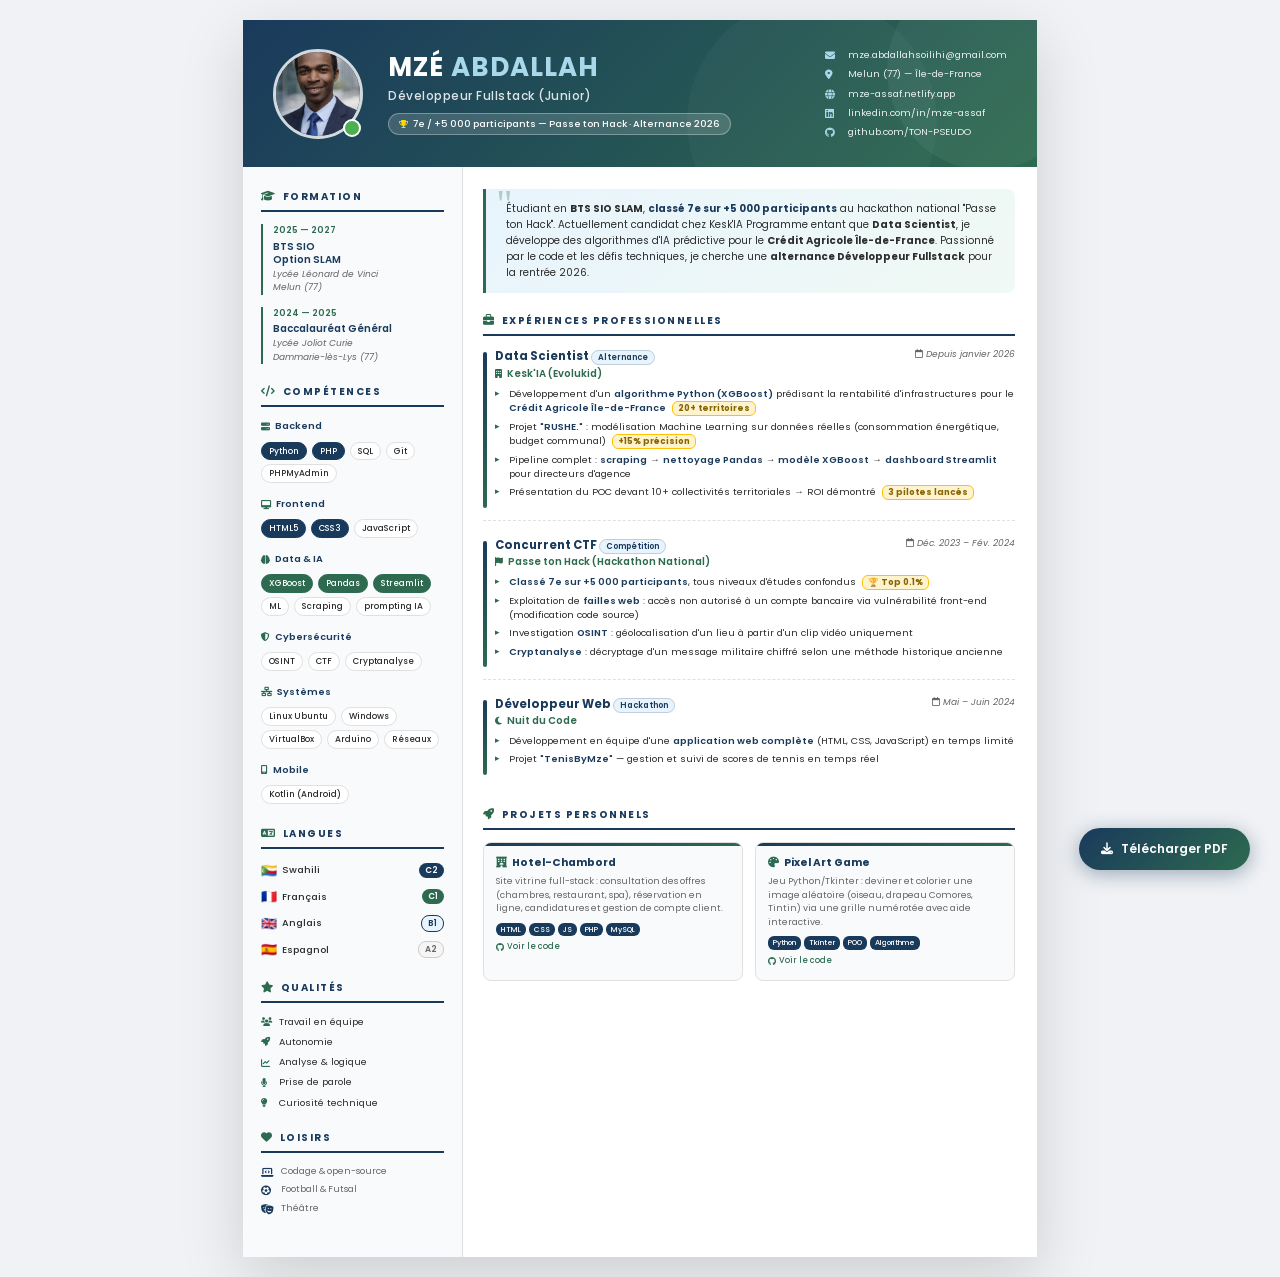
==== index.html @ 0c7ed319 "Add files via upload" ====
<!DOCTYPE html>
<html lang="fr">

<head>
    <meta charset="UTF-8">
    <meta name="viewport" content="width=device-width, initial-scale=1.0">
    <title>CV - Mzé ABDALLAH</title>
    <link href="https://fonts.googleapis.com/css2?family=Poppins:wght@300;400;500;600;700&display=swap"
        rel="stylesheet">
    <link rel="stylesheet" href="https://cdnjs.cloudflare.com/ajax/libs/font-awesome/6.4.0/css/all.min.css">
    <link rel="stylesheet" href="styles.css">
    

</head>

<body>

    <!-- cette bouton a pour fonction d'imprimer le CV -->
    <button class="print-btn" onclick="window.print()">
        <i class="fas fa-download"></i> Télécharger PDF
    </button>

    <div class="cv-wrapper">

        <!-- ========== HEADER ========== -->
        <header class="header">
            <div class="photo-container">
                <img src="Mze_pro.png" alt="Mzé ABDALLAH" class="photo">
                <div class="status-badge"></div>
            </div>

            <div class="header-info">
                <h1>Mzé <span>ABDALLAH</span></h1>
                <div class="title">Développeur Fullstack (Junior)</div>
                <div class="badge">
                    <i class="fas fa-trophy"></i>
                    7e / +5 000 participants — Passe ton Hack · Alternance 2026
                </div>
            </div>

            <div class="header-contacts">
                <a href="mailto:mze.abdallahsoilihi@gmail.com" class="contact-item">
                    <i class="fas fa-envelope"></i>
                    mze.abdallahsoilihi@gmail.com
                </a>
                <span class="contact-item">
                    <i class="fas fa-map-marker-alt"></i>
                    Melun (77) — Île-de-France
                </span>
                <a href="https://mze-assaf.netlify.app" target="_blank" class="contact-item">
                    <i class="fas fa-globe"></i>
                    mze-assaf.netlify.app
                </a>
                <a href="https://linkedin.com/in/mze-assaf/" target="_blank" class="contact-item">
                    <i class="fab fa-linkedin"></i>
                    linkedin.com/in/mze-assaf
                </a>
                <a href="https://github.com/TON-PSEUDO" target="_blank" class="contact-item">
                    <i class="fab fa-github"></i>
                    github.com/TON-PSEUDO
                </a>
            </div>
        </header>

        <!-- ========== SIDEBAR ========== -->
        <aside class="sidebar">

            <!-- FORMATION -->
            <div class="sidebar-section">
                <div class="section-title">
                    <i class="fas fa-graduation-cap"></i>
                    Formation
                </div>

                <div class="formation-item">
                    <div class="year">2025 — 2027</div>
                    <div class="degree">BTS SIO<br>Option SLAM</div>
                    <div class="school">Lycée Léonard de Vinci<br>Melun (77)</div>
                </div>

                <div class="formation-item">
                    <div class="year">2024 — 2025</div>
                    <div class="degree">Baccalauréat Général</div>
                    <div class="school">Lycée Joliot Curie<br>Dammarie-lès-Lys (77)</div>
                </div>
            </div>

            <!-- COMPÉTENCES TECHNIQUES -->
            <div class="sidebar-section">
                <div class="section-title">
                    <i class="fas fa-code"></i>
                    Compétences
                </div>

                <div class="skill-category">
                    <div class="skill-category-title">
                        <i class="fas fa-server"></i> Backend
                    </div>
                    <span class="skill-tag highlight">Python</span>
                    <span class="skill-tag highlight">PHP</span>
                    <span class="skill-tag">SQL</span>
                    <span class="skill-tag">Git</span>
                    <span class="skill-tag">PHPMyAdmin</span>
                </div>

                <div class="skill-category">
                    <div class="skill-category-title">
                        <i class="fas fa-desktop"></i> Frontend
                    </div>
                    <span class="skill-tag highlight">HTML5</span>
                    <span class="skill-tag highlight">CSS3</span>
                    <span class="skill-tag">JavaScript</span>
                </div>

                <div class="skill-category">
                    <div class="skill-category-title">
                        <i class="fas fa-brain"></i> Data & IA
                    </div>
                    <span class="skill-tag secondary">XGBoost</span>
                    <span class="skill-tag secondary">Pandas</span>
                    <span class="skill-tag secondary">Streamlit</span>
                    <span class="skill-tag">ML</span>
                    <span class="skill-tag">Scraping</span>
                    <span class="skill-tag">prompting IA</span>
                </div>

                <div class="skill-category">
                    <div class="skill-category-title">
                        <i class="fas fa-shield-alt"></i> Cybersécurité
                    </div>
                    <span class="skill-tag">OSINT</span>
                    <span class="skill-tag">CTF</span>
                    <span class="skill-tag">Cryptanalyse</span>
                </div>

                <div class="skill-category">
                    <div class="skill-category-title">
                        <i class="fas fa-network-wired"></i> Systèmes
                    </div>
                    <span class="skill-tag">Linux Ubuntu</span>
                    <span class="skill-tag">Windows</span>
                    <span class="skill-tag">VirtualBox</span>
                    <span class="skill-tag">Arduino</span>
                    <span class="skill-tag">Réseaux</span>
                </div>

                <div class="skill-category">
                    <div class="skill-category-title">
                        <i class="fas fa-mobile-alt"></i> Mobile
                    </div>
                    <span class="skill-tag">Kotlin (Android)</span>
                </div>
            </div>

            <!-- LANGUES -->
            <div class="sidebar-section">
                <div class="section-title">
                    <i class="fas fa-language"></i>
                    Langues
                </div>

                <div class="language-item">
                    <span class="language-name">
                        <span class="language-flag">🇰🇲</span> Swahili
                    </span>
                    <span class="language-level level-c2">C2</span>
                </div>
                <div class="language-item">
                    <span class="language-name">
                        <span class="language-flag">🇫🇷</span> Français
                    </span>
                    <span class="language-level level-c1">C1</span>
                </div>
                <div class="language-item">
                    <span class="language-name">
                        <span class="language-flag">🇬🇧</span> Anglais
                    </span>
                    <span class="language-level level-b1">B1</span>
                </div>
                <div class="language-item">
                    <span class="language-name">
                        <span class="language-flag">🇪🇸</span> Espagnol
                    </span>
                    <span class="language-level level-a2">A2</span>
                </div>
            </div>

            <!-- QUALITÉS -->
            <div class="sidebar-section">
                <div class="section-title">
                    <i class="fas fa-star"></i>
                    Qualités
                </div>

                <div class="soft-skill">
                    <i class="fas fa-users"></i> Travail en équipe
                </div>
                <div class="soft-skill">
                    <i class="fas fa-rocket"></i> Autonomie
                </div>
                <div class="soft-skill">
                    <i class="fas fa-chart-line"></i> Analyse & logique
                </div>
                <div class="soft-skill">
                    <i class="fas fa-microphone"></i> Prise de parole
                </div>
                <div class="soft-skill">
                    <i class="fas fa-lightbulb"></i> Curiosité technique
                </div>
            </div>

            <!-- LOISIRS -->
            <div class="sidebar-section">
                <div class="section-title">
                    <i class="fas fa-heart"></i>
                    Loisirs
                </div>

                <div class="hobby">
                    <i class="fas fa-laptop-code"></i> Codage & open-source
                </div>
                <div class="hobby">
                    <i class="fas fa-futbol"></i> Football & Futsal
                </div>
                <div class="hobby">
                    <i class="fas fa-theater-masks"></i> Théâtre
                </div>
            </div>

        </aside>

        <!-- ========== MAIN CONTENT ========== -->
        <main class="main-content">

            <!-- ACCROCHE -->
            <div class="accroche">
                <p>
                    Étudiant en <strong>BTS SIO SLAM</strong>,
                    <span class="highlight-stat">classé 7e sur +5 000 participants</span>
                    au hackathon national "Passe ton Hack". Actuellement candidat
                    chez Kesk'IA Programme entant que <strong>Data Scientist</strong>,
                    je développe des algorithmes d'IA prédictive pour le
                    <strong>Crédit Agricole Île-de-France</strong>.
                    Passionné par le code et les défis techniques,
                    je cherche une <strong>alternance Développeur Fullstack</strong>
                    pour la rentrée 2026.
                </p>
            </div>

            <!-- EXPÉRIENCES -->
            <div class="main-section">
                <div class="section-title">
                    <i class="fas fa-briefcase"></i>
                    Expériences Professionnelles
                </div>

                <!-- EXP 1 : Kesk'IA -->
                <div class="exp-item">
                    <div class="exp-header">
                        <div class="exp-title-block">
                            <div class="exp-title">
                                Data Scientist
                                <span class="exp-type">Alternance</span>
                            </div>
                            <div class="exp-company">
                                <i class="fas fa-building" style="font-size:9px; margin-right:3px;"></i>
                                Kesk'IA (Evolukid)
                            </div>
                        </div>
                        <div class="exp-date">
                            <i class="far fa-calendar"></i>
                            Depuis janvier 2026
                        </div>
                    </div>
                    <ul class="exp-bullets">
                        <li>
                            Développement d'un <strong>algorithme Python (XGBoost)</strong>
                            prédisant la rentabilité d'infrastructures pour le
                            <strong>Crédit Agricole Île-de-France</strong>
                            <span class="stat-badge">20+ territoires</span>
                        </li>
                        <li>
                            Projet <strong>"RUSHE."</strong> : modélisation Machine Learning
                            sur données réelles (consommation énergétique, budget communal)
                            <span class="stat-badge">+15% précision</span>
                        </li>
                        <li>
                            Pipeline complet : <strong>scraping</strong> →
                            <strong>nettoyage Pandas</strong> →
                            <strong>modèle XGBoost</strong> →
                            <strong>dashboard Streamlit</strong> pour directeurs d'agence
                        </li>
                        <li>
                            Présentation du POC devant 10+ collectivités territoriales
                            → ROI démontré
                            <span class="stat-badge">3 pilotes lancés</span>
                        </li>
                    </ul>
                </div>

                <!-- EXP 2 : CTF -->
                <div class="exp-item">
                    <div class="exp-header">
                        <div class="exp-title-block">
                            <div class="exp-title">
                                Concurrent CTF
                                <span class="exp-type">Compétition</span>
                            </div>
                            <div class="exp-company">
                                <i class="fas fa-flag" style="font-size:9px; margin-right:3px;"></i>
                                Passe ton Hack (Hackathon National)
                            </div>
                        </div>
                        <div class="exp-date">
                            <i class="far fa-calendar"></i>
                            Déc. 2023 – Fév. 2024
                        </div>
                    </div>
                    <ul class="exp-bullets">
                        <li>
                            <strong>Classé 7e sur +5 000 participants</strong>,
                            tous niveaux d'études confondus
                            <span class="stat-badge">🏆 Top 0.1%</span>
                        </li>
                        <li>
                            Exploitation de <strong>failles web</strong> : accès non autorisé
                            à un compte bancaire via vulnérabilité front-end
                            (modification code source)
                        </li>
                        <li>
                            Investigation <strong>OSINT</strong> : géolocalisation
                            d'un lieu à partir d'un clip vidéo uniquement
                        </li>
                        <li>
                            <strong>Cryptanalyse</strong> : décryptage d'un message
                            militaire chiffré selon une méthode historique ancienne
                        </li>
                    </ul>
                </div>

                <!-- EXP 3 : Nuit du Code -->
                <div class="exp-item">
                    <div class="exp-header">
                        <div class="exp-title-block">
                            <div class="exp-title">
                                Développeur Web
                                <span class="exp-type">Hackathon</span>
                            </div>
                            <div class="exp-company">
                                <i class="fas fa-moon" style="font-size:9px; margin-right:3px;"></i>
                                Nuit du Code
                            </div>
                        </div>
                        <div class="exp-date">
                            <i class="far fa-calendar"></i>
                            Mai – Juin 2024
                        </div>
                    </div>
                    <ul class="exp-bullets">
                        <li>
                            Développement en équipe d'une <strong>application web
                                complète</strong> (HTML, CSS, JavaScript) en temps limité
                        </li>
                        <li>
                            Projet <strong>"TenisByMze"</strong> — gestion et
                            suivi de scores de tennis en temps réel
                        </li>
                    </ul>
                </div>
            </div>

            <!-- PROJETS -->
            <div class="main-section">
                <div class="section-title">
                    <i class="fas fa-rocket"></i>
                    Projets Personnels
                </div>

                <div class="projects-grid">

                    <!-- Projet 1 -->
                    <div class="project-card">
                        <div class="project-title">
                            <i class="fas fa-hotel"></i>
                            Hotel-Chambord
                        </div>
                        <div class="project-desc">
                            Site vitrine full-stack : consultation des offres
                            (chambres, restaurant, spa), réservation en ligne,
                            candidatures et gestion de compte client.
                        </div>
                        <div class="project-tags">
                            <span class="project-tag">HTML</span>
                            <span class="project-tag">CSS</span>
                            <span class="project-tag">JS</span>
                            <span class="project-tag">PHP</span>
                            <span class="project-tag">MySQL</span>
                        </div>
                        <a href="https://github.com/baimuratergeshov/Hotel-Chambord" class="project-link"
                            target="_blank">
                            <i class="fab fa-github"></i> Voir le code
                        </a>
                    </div>

                    <!-- Projet 2 -->
                    <div class="project-card">
                        <div class="project-title">
                            <i class="fas fa-palette"></i>
                            Pixel Art Game
                        </div>
                        <div class="project-desc">
                            Jeu Python/Tkinter : deviner et colorier une image
                            aléatoire (oiseau, drapeau Comores, Tintin) via
                            une grille numérotée avec aide interactive.
                        </div>
                        <div class="project-tags">
                            <span class="project-tag">Python</span>
                            <span class="project-tag">Tkinter</span>
                            <span class="project-tag">POO</span>
                            <span class="project-tag">Algorithme</span>
                        </div>
                        <a href="https://github.com/ABDALLAHSOILIHIMzeAssaf/Mes_Projets/blob/main/Pixel_Art"
                            class="project-link" target="_blank">
                            <i class="fab fa-github"></i> Voir le code
                        </a>
                    </div>

                </div>
            </div>

        </main>

    </div>

</body>

</html>
---- styles.css ----
* {
            margin: 0;
            padding: 0;
            box-sizing: border-box;
        }

        :root {
            --primary: #1a3a5c;
            --secondary: #2d6a4f;
            --accent: #e8f4fd;
            --text: #2c2c2c;
            --text-light: #666;
            --white: #ffffff;
            --border: #e0e0e0;
            --gradient: linear-gradient(135deg, #1a3a5c 0%, #2d6a4f 100%);
        }

        body {
            font-family: 'Poppins', sans-serif;
            background: #f0f2f5;
            color: var(--text);
            font-size: 11px;
            line-height: 1.5;
        }

        .cv-wrapper {
            width: 210mm;
            min-height: 297mm;
            margin: 20px auto;
            background: var(--white);
            box-shadow: 0 20px 60px rgba(0, 0, 0, 0.15);
            display: grid;
            grid-template-columns: 220px 1fr;
            grid-template-rows: auto 1fr;
            overflow: hidden;
        }

        /* ========== HEADER ========== */
        .header {
            grid-column: 1 / -1;
            background: var(--gradient);
            padding: 28px 30px;
            display: flex;
            align-items: center;
            gap: 25px;
            position: relative;
            overflow: hidden;
        }

        .header::before {
            content: '';
            position: absolute;
            top: -50px;
            right: -50px;
            width: 200px;
            height: 200px;
            background: rgba(255, 255, 255, 0.05);
            border-radius: 50%;
        }

        .header::after {
            content: '';
            position: absolute;
            bottom: -80px;
            right: 100px;
            width: 250px;
            height: 250px;
            background: rgba(255, 255, 255, 0.03);
            border-radius: 50%;
        }

        .photo-container {
            position: relative;
            flex-shrink: 0;
        }

        .photo {
            width: 90px;
            height: 90px;
            border-radius: 50%;
            border: 3px solid rgba(255, 255, 255, 0.8);
            object-fit: cover;
            display: block;
        }

        .photo-placeholder {
            width: 90px;
            height: 90px;
            border-radius: 50%;
            border: 3px solid rgba(255, 255, 255, 0.8);
            background: rgba(255, 255, 255, 0.2);
            display: flex;
            align-items: center;
            justify-content: center;
            font-size: 32px;
            color: white;
        }

        .status-badge {
            position: absolute;
            bottom: 2px;
            right: 2px;
            width: 18px;
            height: 18px;
            background: #4caf50;
            border-radius: 50%;
            border: 2px solid white;
        }

        .header-info {
            flex: 1;
            z-index: 1;
        }

        .header-info h1 {
            font-size: 26px;
            font-weight: 700;
            color: var(--white);
            letter-spacing: 1px;
            text-transform: uppercase;
            line-height: 1.2;
        }

        .header-info h1 span {
            color: #a8d8ea;
        }

        .header-info .title {
            font-size: 12px;
            color: rgba(255, 255, 255, 0.85);
            font-weight: 500;
            margin-top: 4px;
            letter-spacing: 0.5px;
        }

        .header-info .badge {
            display: inline-flex;
            align-items: center;
            gap: 5px;
            background: rgba(255, 255, 255, 0.15);
            border: 1px solid rgba(255, 255, 255, 0.3);
            color: white;
            padding: 3px 10px;
            border-radius: 20px;
            font-size: 9.5px;
            font-weight: 500;
            margin-top: 8px;
        }

        .header-info .badge i {
            font-size: 8px;
            color: #ffd700;
        }

        .header-contacts {
            display: flex;
            flex-direction: column;
            gap: 5px;
            z-index: 1;
        }

        .contact-item {
            display: flex;
            align-items: center;
            gap: 7px;
            color: rgba(255, 255, 255, 0.9);
            font-size: 9.5px;
            text-decoration: none;
            transition: color 0.2s;
        }

        .contact-item:hover {
            color: white;
        }

        .contact-item i {
            width: 16px;
            font-size: 10px;
            color: #a8d8ea;
        }

        /* ========== SIDEBAR ========== */
        .sidebar {
            background: #f8fafc;
            padding: 22px 18px;
            border-right: 1px solid var(--border);
        }

        .section-title {
            font-size: 10px;
            font-weight: 700;
            text-transform: uppercase;
            letter-spacing: 1.5px;
            color: var(--primary);
            margin-bottom: 12px;
            padding-bottom: 6px;
            border-bottom: 2px solid var(--primary);
            display: flex;
            align-items: center;
            gap: 6px;
        }

        .section-title i {
            font-size: 11px;
            color: var(--secondary);
        }

        .sidebar-section {
            margin-bottom: 20px;
        }

        /* Formation */
        .formation-item {
            margin-bottom: 12px;
            padding-left: 10px;
            border-left: 2px solid var(--secondary);
        }

        .formation-item .year {
            font-size: 9px;
            color: var(--secondary);
            font-weight: 600;
        }

        .formation-item .degree {
            font-size: 10px;
            font-weight: 600;
            color: var(--primary);
            margin: 2px 0;
            line-height: 1.3;
        }

        .formation-item .school {
            font-size: 9px;
            color: var(--text-light);
            font-style: italic;
        }

        /* Compétences */
        .skill-category {
            margin-bottom: 12px;
        }

        .skill-category-title {
            font-size: 9.5px;
            font-weight: 600;
            color: var(--primary);
            margin-bottom: 6px;
            display: flex;
            align-items: center;
            gap: 5px;
        }

        .skill-category-title i {
            font-size: 9px;
            color: var(--secondary);
        }

        .skill-tag {
            display: inline-block;
            background: var(--white);
            border: 1px solid var(--border);
            color: var(--text);
            padding: 2px 7px;
            border-radius: 10px;
            font-size: 8.5px;
            margin: 2px 2px 2px 0;
            font-weight: 500;
        }

        .skill-tag.highlight {
            background: var(--primary);
            color: white;
            border-color: var(--primary);
        }

        .skill-tag.secondary {
            background: var(--secondary);
            color: white;
            border-color: var(--secondary);
        }

        /* Langues */
        .language-item {
            display: flex;
            align-items: center;
            justify-content: space-between;
            margin-bottom: 7px;
        }

        .language-name {
            font-size: 9.5px;
            font-weight: 500;
            color: var(--text);
            display: flex;
            align-items: center;
            gap: 5px;
        }

        .language-flag {
            font-size: 13px;
        }

        .language-level {
            font-size: 8.5px;
            font-weight: 600;
            padding: 1px 6px;
            border-radius: 8px;
        }

        .level-c2 {
            background: #1a3a5c;
            color: white;
        }

        .level-c1 {
            background: #2d6a4f;
            color: white;
        }

        .level-b1 {
            background: #e8f4fd;
            color: #1a3a5c;
            border: 1px solid #1a3a5c;
        }

        .level-a2 {
            background: #f5f5f5;
            color: #666;
            border: 1px solid #ccc;
        }

        /* Soft skills */
        .soft-skill {
            display: flex;
            align-items: center;
            gap: 6px;
            margin-bottom: 6px;
            font-size: 9.5px;
            color: var(--text);
        }

        .soft-skill i {
            color: var(--secondary);
            font-size: 9px;
            width: 12px;
        }

        /* Loisirs */
        .hobby {
            display: flex;
            align-items: center;
            gap: 6px;
            margin-bottom: 5px;
            font-size: 9px;
            color: var(--text-light);
        }

        .hobby i {
            color: var(--primary);
            font-size: 10px;
            width: 14px;
        }

        /* ========== MAIN CONTENT ========== */
        .main-content {
            padding: 22px 22px 22px 20px;
            overflow: hidden;
        }

        .main-section {
            margin-bottom: 20px;
        }

        /* Accroche */
        .accroche {
            background: linear-gradient(135deg, #e8f4fd, #f0f9f4);
            border-left: 3px solid var(--secondary);
            padding: 12px 15px;
            border-radius: 0 8px 8px 0;
            margin-bottom: 20px;
            position: relative;
        }

        .accroche::before {
            content: '"';
            position: absolute;
            top: -5px;
            left: 10px;
            font-size: 40px;
            color: var(--secondary);
            opacity: 0.3;
            font-family: Georgia, serif;
            line-height: 1;
        }

        .accroche p {
            font-size: 10px;
            color: var(--text);
            line-height: 1.6;
            padding-left: 5px;
        }

        .accroche .highlight-stat {
            font-weight: 700;
            color: var(--primary);
        }

        /* Expériences */
        .exp-item {
            margin-bottom: 16px;
            padding-bottom: 16px;
            border-bottom: 1px dashed var(--border);
            position: relative;
            padding-left: 12px;
        }

        .exp-item::before {
            content: '';
            position: absolute;
            left: 0;
            top: 4px;
            width: 4px;
            height: calc(100% - 16px);
            background: var(--gradient);
            border-radius: 2px;
        }

        .exp-item:last-child {
            border-bottom: none;
            margin-bottom: 0;
        }

        .exp-header {
            display: flex;
            justify-content: space-between;
            align-items: flex-start;
            margin-bottom: 4px;
        }

        .exp-title-block {
            flex: 1;
        }

        .exp-title {
            font-size: 11.5px;
            font-weight: 700;
            color: var(--primary);
        }

        .exp-company {
            font-size: 10px;
            color: var(--secondary);
            font-weight: 600;
        }

        .exp-type {
            font-size: 8px;
            background: var(--accent);
            color: var(--primary);
            padding: 1px 6px;
            border-radius: 8px;
            font-weight: 600;
            border: 1px solid rgba(26, 58, 92, 0.2);
        }

        .exp-date {
            font-size: 9px;
            color: var(--text-light);
            font-style: italic;
            text-align: right;
            white-space: nowrap;
            margin-left: 10px;
        }

        .exp-bullets {
            list-style: none;
            margin-top: 6px;
        }

        .exp-bullets li {
            font-size: 9.5px;
            color: var(--text);
            margin-bottom: 4px;
            padding-left: 14px;
            position: relative;
            line-height: 1.5;
        }

        .exp-bullets li::before {
            content: '▸';
            position: absolute;
            left: 0;
            color: var(--secondary);
            font-size: 9px;
        }

        .exp-bullets li strong {
            color: var(--primary);
            font-weight: 600;
        }

        .stat-badge {
            display: inline-block;
            background: #fff3cd;
            border: 1px solid #ffc107;
            color: #856404;
            padding: 0px 5px;
            border-radius: 6px;
            font-size: 8.5px;
            font-weight: 700;
            margin-left: 3px;
        }

        /* Projets */
        .projects-grid {
            display: grid;
            grid-template-columns: 1fr 1fr;
            gap: 12px;
        }

        .project-card {
            background: #f8fafc;
            border: 1px solid var(--border);
            border-radius: 8px;
            padding: 12px;
            transition: all 0.2s;
            position: relative;
            overflow: hidden;
        }

        .project-card::before {
            content: '';
            position: absolute;
            top: 0;
            left: 0;
            right: 0;
            height: 3px;
            background: var(--gradient);
        }

        .project-title {
            font-size: 10.5px;
            font-weight: 700;
            color: var(--primary);
            margin-bottom: 5px;
            display: flex;
            align-items: center;
            gap: 5px;
        }

        .project-title i {
            font-size: 11px;
            color: var(--secondary);
        }

        .project-desc {
            font-size: 9px;
            color: var(--text-light);
            line-height: 1.5;
            margin-bottom: 7px;
        }

        .project-tags {
            display: flex;
            flex-wrap: wrap;
            gap: 3px;
        }

        .project-tag {
            font-size: 7.5px;
            background: var(--primary);
            color: white;
            padding: 1px 5px;
            border-radius: 6px;
            font-weight: 500;
        }

        .project-link {
            display: inline-flex;
            align-items: center;
            gap: 3px;
            font-size: 8px;
            color: var(--secondary);
            text-decoration: none;
            margin-top: 5px;
            font-weight: 500;
        }

        .project-link i {
            font-size: 8px;
        }

        /* ========== PRINT ========== */
        @media print {
            body {
                background: white;
                margin: 0;
            }

            .cv-wrapper {
                margin: 0;
                box-shadow: none;
                width: 210mm;
                min-height: 297mm;
            }

            .print-btn {
                display: none;
            }
        }

        /* ========== PRINT BUTTON ========== */
        .print-btn {
            position: fixed;
            bottom: 30px;
            right: 30px;
            background: var(--gradient);
            color: white;
            border: none;
            padding: 12px 22px;
            border-radius: 30px;
            font-family: 'Poppins', sans-serif;
            font-size: 12px;
            font-weight: 600;
            cursor: pointer;
            box-shadow: 0 4px 20px rgba(26, 58, 92, 0.4);
            display: flex;
            align-items: center;
            gap: 8px;
            transition: transform 0.2s, box-shadow 0.2s;
        }

        .print-btn:hover {
            transform: translateY(-2px);
            box-shadow: 0 6px 25px rgba(26, 58, 92, 0.5);
        }

        /* Scrollbar */
        ::-webkit-scrollbar {
            width: 6px;
        }

        ::-webkit-scrollbar-track {
            background: #f1f1f1;
        }

        ::-webkit-scrollbar-thumb {
            background: var(--primary);
            border-radius: 3px;
        }
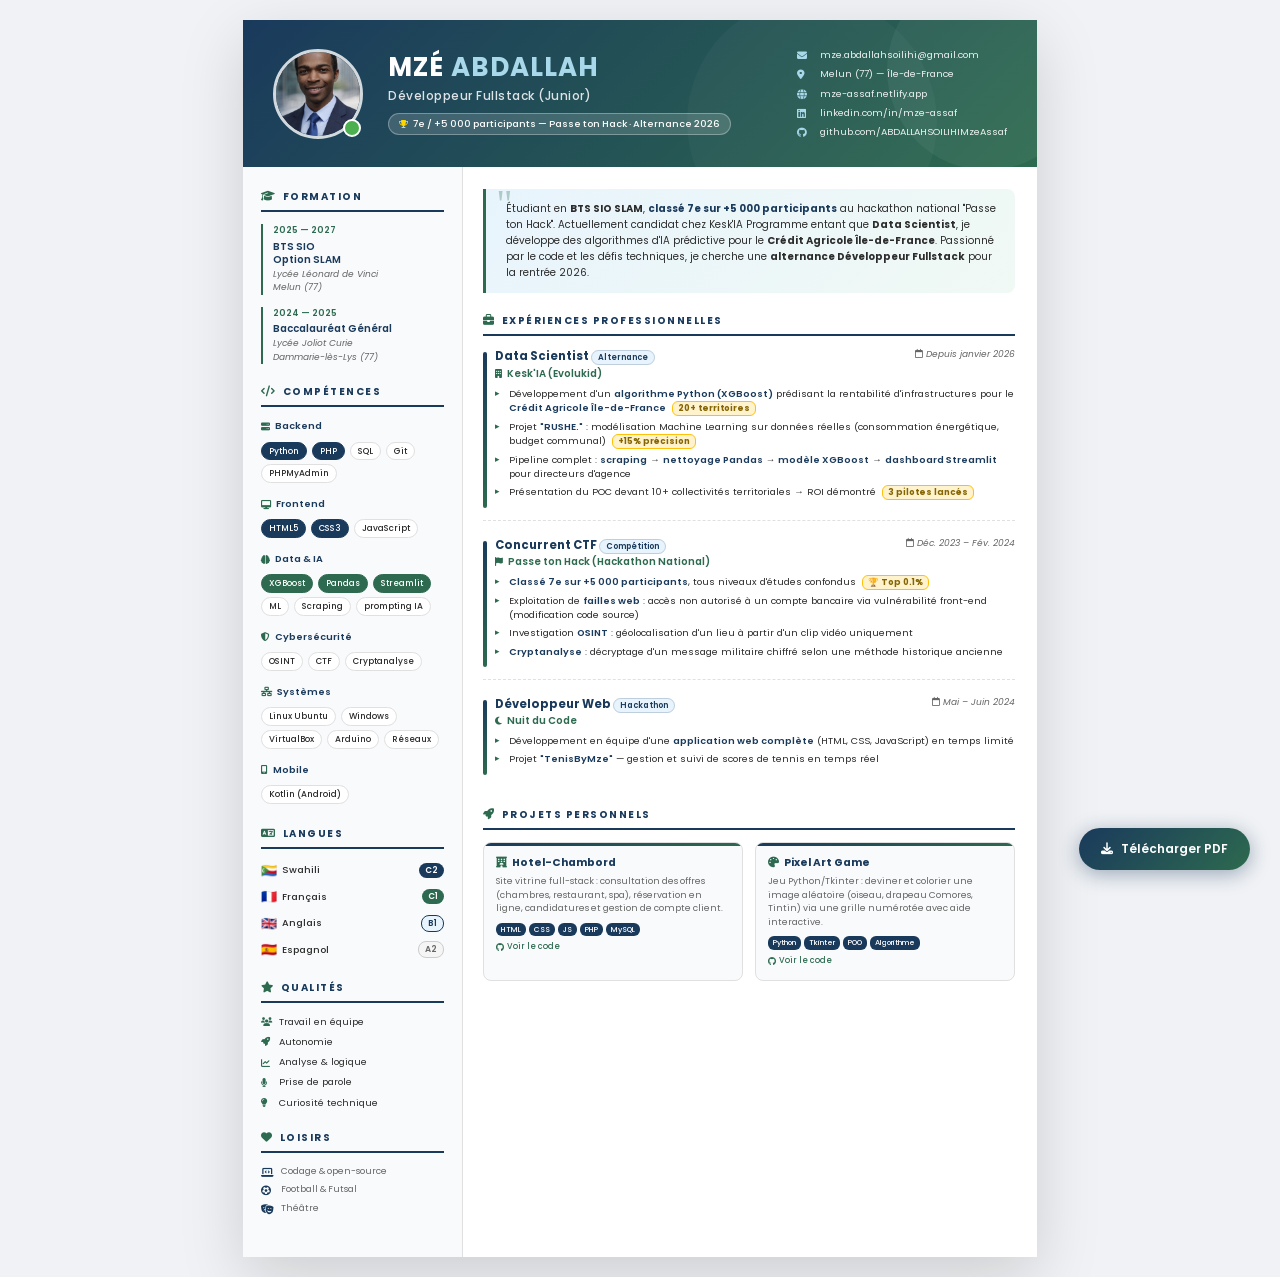
==== commit 024867f9: "Update print statement from 'Hello' to 'Goodbye'" ====
--- a/index.html
+++ b/index.html
@@ -55,9 +55,9 @@
                     <i class="fab fa-linkedin"></i>
                     linkedin.com/in/mze-assaf
                 </a>
-                <a href="https://github.com/TON-PSEUDO" target="_blank" class="contact-item">
+                <a href="https://github.com/ABDALLAHSOILIHIMzeAssaf" target="_blank" class="contact-item">
                     <i class="fab fa-github"></i>
-                    github.com/TON-PSEUDO
+                    github.com/ABDALLAHSOILIHIMzeAssaf
                 </a>
             </div>
         </header>
@@ -434,4 +434,4 @@
 
 </body>
 
-</html>+</html>
